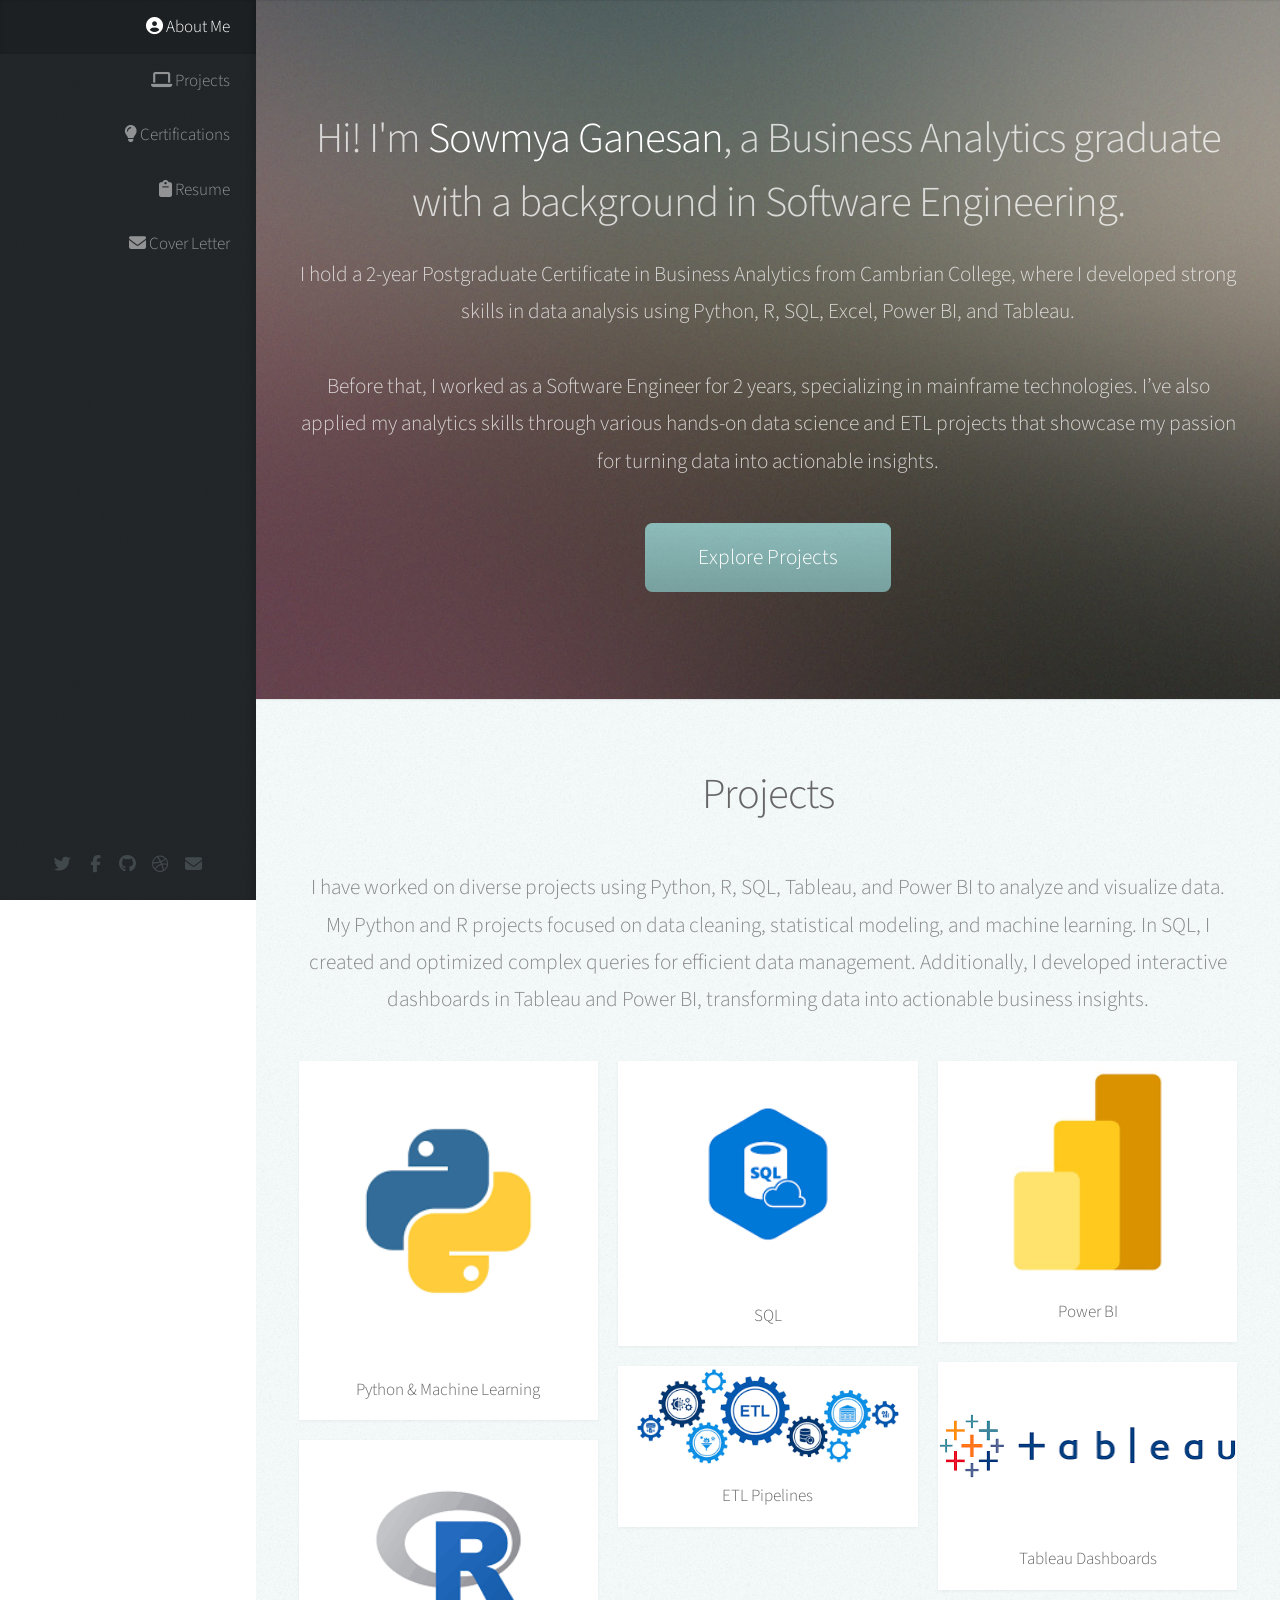
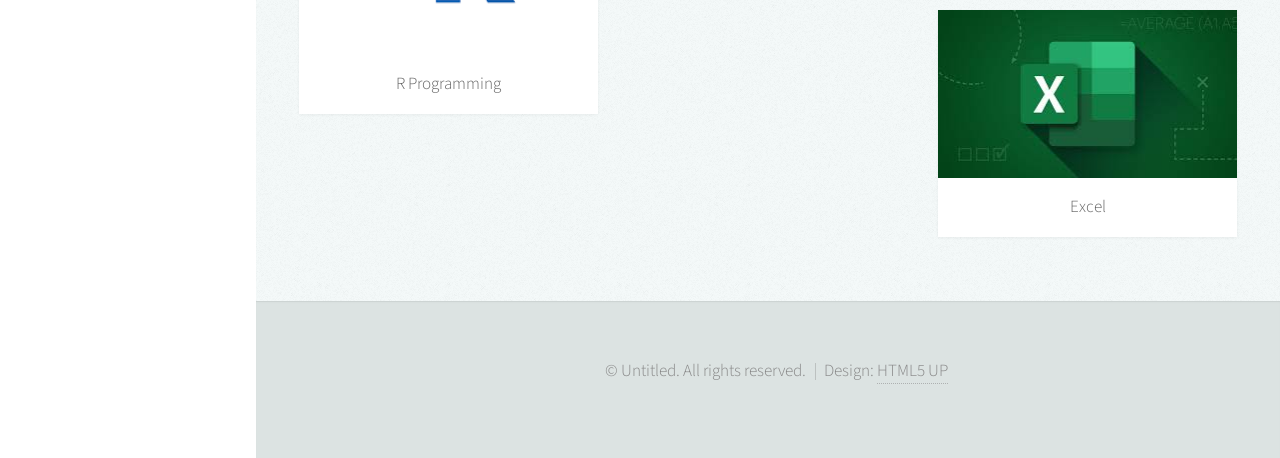
==== index.html @ eda8c823 "Added R programming project pages" ====
<!DOCTYPE HTML>
<!--
	Prologue by HTML5 UP
	html5up.net | @ajlkn
	Free for personal and commercial use under the CCA 3.0 license (html5up.net/license)
-->
<html>
	<head>
		<title>Prologue by HTML5 UP</title>
		<meta charset="utf-8" />
		<meta name="viewport" content="width=device-width, initial-scale=1, user-scalable=no" />
        <link rel="stylesheet" href="assets/css/main.css" />

        <link rel="stylesheet" href="https://cdnjs.cloudflare.com/ajax/libs/font-awesome/6.5.0/css/all.min.css" />
	</head>
	<body class="is-preload">

		<!-- Header -->
			<div id="header">

				<div class="top">

					
					<!-- Nav -->
						<nav id="nav">
							<ul>
                                <li><a href="#top" id="top-link"><i class="fas fa-user-circle"></i> About Me</a></li>
                                <li><a href="#portfolio" id="portfolio-link"><i class="fas fa-laptop"></i> Projects</a></li>
                                <li><a href="" target="_blank" id="about-link"><i class="fas fa-lightbulb"></i> Certifications</a></li>
                                <li><a href="" target="_blank" id="Resume-link"><i class="fas fa-clipboard"></i> Resume</a></li>
                                <li><a href="" target="_blank" id="Cover Letter-link"><i class="fas fa-envelope"></i> Cover Letter</a></li>
  
							</ul>
						</nav>

				</div>

				<div class="bottom">

					<!-- Social Icons -->
						<ul class="icons">
							<li><a href="#" class="icon brands fa-twitter"><span class="label">Twitter</span></a></li>
							<li><a href="#" class="icon brands fa-facebook-f"><span class="label">Facebook</span></a></li>
							<li><a href="#" class="icon brands fa-github"><span class="label">Github</span></a></li>
							<li><a href="#" class="icon brands fa-dribbble"><span class="label">Dribbble</span></a></li>
							<li><a href="#" class="icon solid fa-envelope"><span class="label">Email</span></a></li>
						</ul>

				</div>

			</div>

		<!-- Main -->
			<div id="main">

				<!-- Intro -->
					<section id="top" class="one dark cover">
						<div class="container">

							<header>
								<h2 class="alt">Hi! I'm <strong>Sowmya Ganesan</strong>, a Business Analytics graduate with a background in Software Engineering.</h2>
								<p>I hold a 2-year Postgraduate Certificate in Business Analytics from Cambrian College,  
								  where I developed strong skills in data analysis using Python, R, SQL, Excel, Power BI, and Tableau.<br><br>
								  Before that, I worked as a Software Engineer for 2 years, specializing in mainframe technologies.  
								  I’ve also applied my analytics skills through various hands-on data science and ETL projects that showcase my passion for turning data into actionable insights.
								</p>
							</header>

							<footer>
								<a href="#portfolio" class="button scrolly">Explore Projects</a>
							</footer>

						</div>
					</section>

				<!-- Portfolio -->
					<section id="portfolio" class="two">
						<div class="container">

							<header>
								<h2>Projects</h2>
							</header>

							<p>I have worked on diverse projects using Python, R, SQL, Tableau, and Power BI to analyze and visualize data. My Python and R projects focused on data cleaning, statistical modeling, and machine learning.
								 In SQL, I created and optimized complex queries for efficient data management. 
								Additionally, I developed interactive dashboards in Tableau and Power BI, transforming data into actionable business insights.</p>

							
								<div class="row">
									<div class="col-4 col-12-mobile">
									  <article class="item">
										<a href="python.html" class="image fit"><img src="images/python.png" alt="Python and Machine Learning" /></a>
										<header><h3>Python & Machine Learning</h3></header>
									  </article>
									  <article class="item">
										<a href="projects-r.html" class="image fit"><img src="images/R.png" alt="R Programming Projects" /></a>
										<header><h3>R Programming</h3></header>
									  </article>
									</div>
									<div class="col-4 col-12-mobile">
									  <article class="item">
										<a href="projects-sql.html" class="image fit"><img src="images/sql.png" alt="SQL Projects" /></a>
										<header><h3>SQL</h3></header>
									  </article>
									  <article class="item">
										<a href="projects-etl.html" class="image fit"><img src="images/etl.png" alt="ETL Projects" /></a>
										<header><h3>ETL Pipelines</h3></header>
									  </article>
									</div>
									<div class="col-4 col-12-mobile">
									  <article class="item">
										<a href="projects-powerbi.html" class="image fit"><img src="images/power bi.png" alt="Power BI Projects" /></a>
										<header><h3>Power BI</h3></header>
									  </article>
									  <article class="item">
										<a href="projects-tableau.html" class="image fit"><img src="images/tableu.png" alt="Tableau Projects" /></a>
										<header><h3>Tableau Dashboards</h3></header>
									  </article>
									  <article class="item">
										<a href="projects-excel.html" class="image fit"><img src="images/excel.jpg" alt="Excel Projects" /></a>
										<header><h3>Excel</h3></header>
									  </article>
									</div>
								  </div>

						
						</div>
					</section>

				

				

			</div>

		<!-- Footer -->
			<div id="footer">

				<!-- Copyright -->
					<ul class="copyright">
						<li>&copy; Untitled. All rights reserved.</li><li>Design: <a href="http://html5up.net">HTML5 UP</a></li>
					</ul>

			</div>

		<!-- Scripts -->
			<script src="assets/js/jquery.min.js"></script>
			<script src="assets/js/jquery.scrolly.min.js"></script>
			<script src="assets/js/jquery.scrollex.min.js"></script>
			<script src="assets/js/browser.min.js"></script>
			<script src="assets/js/breakpoints.min.js"></script>
			<script src="assets/js/util.js"></script>
			<script src="assets/js/main.js"></script>

	</body>
</html>
---- assets/css/main.css ----
@import url("fontawesome-all.min.css");
@import url("https://fonts.googleapis.com/css?family=Source+Sans+Pro:300,300italic,400,600");

/*
	Prologue by HTML5 UP
	html5up.net | @ajlkn
	Free for personal and commercial use under the CCA 3.0 license (html5up.net/license)
*/

html, body, div, span, applet, object,
iframe, h1, h2, h3, h4, h5, h6, p, blockquote,
pre, a, abbr, acronym, address, big, cite,
code, del, dfn, em, img, ins, kbd, q, s, samp,
small, strike, strong, sub, sup, tt, var, b,
u, i, center, dl, dt, dd, ol, ul, li, fieldset,
form, label, legend, table, caption, tbody,
tfoot, thead, tr, th, td, article, aside,
canvas, details, embed, figure, figcaption,
footer, header, hgroup, menu, nav, output, ruby,
section, summary, time, mark, audio, video {
	margin: 0;
	padding: 0;
	border: 0;
	font-size: 100%;
	font: inherit;
	vertical-align: baseline;}

article, aside, details, figcaption, figure,
footer, header, hgroup, menu, nav, section {
	display: block;}

body {
	line-height: 1;
}

ol, ul {
	list-style: none;
}

blockquote, q {
	quotes: none;
}

	blockquote:before, blockquote:after, q:before, q:after {
		content: '';
		content: none;
	}

table {
	border-collapse: collapse;
	border-spacing: 0;
}

body {
	-webkit-text-size-adjust: none;
}

mark {
	background-color: transparent;
	color: inherit;
}

input::-moz-focus-inner {
	border: 0;
	padding: 0;
}

input, select, textarea {
	-moz-appearance: none;
	-webkit-appearance: none;
	-ms-appearance: none;
	appearance: none;
}

/* Basic */

	html {
		box-sizing: border-box;
	}

	*, *:before, *:after {
		box-sizing: inherit;
	}

	body {
		background: #fff;
		font-family: 'Source Sans Pro', sans-serif;
		font-size: 19pt;
		font-weight: 300;
		line-height: 1.75em;
		color: #888;
	}

		body.is-preload *, body.is-preload *:before, body.is-preload *:after {
			-moz-animation: none !important;
			-webkit-animation: none !important;
			-ms-animation: none !important;
			animation: none !important;
			-moz-transition: none !important;
			-webkit-transition: none !important;
			-ms-transition: none !important;
			transition: none !important;
		}

	input, textarea, select {
		font-family: 'Source Sans Pro', sans-serif;
		font-size: 19pt;
		font-weight: 300;
		line-height: 1.75em;
		color: #888;
	}

	h1, h2, h3, h4, h5, h6 {
		font-weight: 300;
		color: #666;
		line-height: 1.5em;
	}

	h1 a, h2 a, h3 a, h4 a, h5 a, h6 a {
		color: inherit;
		text-decoration: none;
	}

		h1 a strong, h2 a strong, h3 a strong, h4 a strong, h5 a strong, h6 a strong {
			color: #333;
		}

	h2 {
		font-size: 2em;
		letter-spacing: -1px;
	}

		h2.alt {
			color: #888;
		}

			h2.alt strong {
				color: #666;
			}

	h3 {
		font-size: 1.5em;
	}

	header {
		margin: 0 0 2em 0;
	}

		header > p {
			margin: 1em 0 0 0;
		}

	footer {
		margin: 2em 0 0 0;
	}

	strong, b {
		font-weight: 300;
		color: #666;
	}

	em, i {
		font-style: italic;
	}

	a {
		text-decoration: none;
		color: inherit;
		border-bottom: dotted 1px rgba(128, 128, 128, 0.5);
		-moz-transition: color 0.35s ease-in-out, border-bottom-color 0.35s ease-in-out;
		-webkit-transition: color 0.35s ease-in-out, border-bottom-color 0.35s ease-in-out;
		-ms-transition: color 0.35s ease-in-out, border-bottom-color 0.35s ease-in-out;
		transition: color 0.35s ease-in-out, border-bottom-color 0.35s ease-in-out;
		outline: 0;
	}

		a:hover {
			color: #E27689;
			border-bottom-color: rgba(255, 255, 255, 0);
		}

	sub {
		position: relative;
		top: 0.5em;
		font-size: 0.8em;
	}

	sup {
		position: relative;
		top: -0.5em;
		font-size: 0.8em;
	}

	hr {
		border: 0;
		border-top: solid 1px #ddd;
	}

	blockquote {
		border-left: solid 0.5em #ddd;
		padding: 1em 0 1em 2em;
		font-style: italic;
	}

	p, ul, ol, dl, table {
		margin-bottom: 2em;
	}

	br.clear {
		clear: both;
	}

/* Container */

	.container {
		margin: 0 auto;
		max-width: 100%;
		width: 1400px;
	}

		@media screen and (min-width: 961px) and (max-width: 1880px) {

			.container {
				width: 1200px;
			}

		}

		@media screen and (min-width: 961px) and (max-width: 1620px) {

			.container {
				width: 960px;
			}

		}

		@media screen and (min-width: 961px) and (max-width: 1320px) {

			.container {
				width: 100%;
			}

		}

		@media screen and (max-width: 960px) {

			.container {
				width: 100%;
			}

		}

		@media screen and (max-width: 736px) {

			.container {
				width: 100%;
			}

		}

/* Row */

	.row {
		display: flex;
		flex-wrap: wrap;
		box-sizing: border-box;
		align-items: stretch;
	}

		.row > * {
			box-sizing: border-box;
		}

		.row.gtr-uniform > * > :last-child {
			margin-bottom: 0;
		}

		.row.aln-left {
			justify-content: flex-start;
		}

		.row.aln-center {
			justify-content: center;
		}

		.row.aln-right {
			justify-content: flex-end;
		}

		.row.aln-top {
			align-items: flex-start;
		}

		.row.aln-middle {
			align-items: center;
		}

		.row.aln-bottom {
			align-items: flex-end;
		}

		.row > .imp {
			order: -1;
		}

		.row > .col-1 {
			width: 8.33333%;
		}

		.row > .off-1 {
			margin-left: 8.33333%;
		}

		.row > .col-2 {
			width: 16.66667%;
		}

		.row > .off-2 {
			margin-left: 16.66667%;
		}

		.row > .col-3 {
			width: 25%;
		}

		.row > .off-3 {
			margin-left: 25%;
		}

		.row > .col-4 {
			width: 33.33333%;
		}

		.row > .off-4 {
			margin-left: 33.33333%;
		}

		.row > .col-5 {
			width: 41.66667%;
		}

		.row > .off-5 {
			margin-left: 41.66667%;
		}

		.row > .col-6 {
			width: 50%;
		}

		.row > .off-6 {
			margin-left: 50%;
		}

		.row > .col-7 {
			width: 58.33333%;
		}

		.row > .off-7 {
			margin-left: 58.33333%;
		}

		.row > .col-8 {
			width: 66.66667%;
		}

		.row > .off-8 {
			margin-left: 66.66667%;
		}

		.row > .col-9 {
			width: 75%;
		}

		.row > .off-9 {
			margin-left: 75%;
		}

		.row > .col-10 {
			width: 83.33333%;
		}

		.row > .off-10 {
			margin-left: 83.33333%;
		}

		.row > .col-11 {
			width: 91.66667%;
		}

		.row > .off-11 {
			margin-left: 91.66667%;
		}

		.row > .col-12 {
			width: 100%;
		}

		.row > .off-12 {
			margin-left: 100%;
		}

		.row.gtr-0 {
			margin-top: 0px;
			margin-left: 0px;
		}

			.row.gtr-0 > * {
				padding: 0px 0 0 0px;
			}

			.row.gtr-0.gtr-uniform {
				margin-top: 0px;
			}

				.row.gtr-0.gtr-uniform > * {
					padding-top: 0px;
				}

		.row.gtr-25 {
			margin-top: -10px;
			margin-left: -10px;
		}

			.row.gtr-25 > * {
				padding: 10px 0 0 10px;
			}

			.row.gtr-25.gtr-uniform {
				margin-top: -10px;
			}

				.row.gtr-25.gtr-uniform > * {
					padding-top: 10px;
				}

		.row.gtr-50 {
			margin-top: -20px;
			margin-left: -20px;
		}

			.row.gtr-50 > * {
				padding: 20px 0 0 20px;
			}

			.row.gtr-50.gtr-uniform {
				margin-top: -20px;
			}

				.row.gtr-50.gtr-uniform > * {
					padding-top: 20px;
				}

		.row {
			margin-top: -40px;
			margin-left: -40px;
		}

			.row > * {
				padding: 40px 0 0 40px;
			}

			.row.gtr-uniform {
				margin-top: -40px;
			}

				.row.gtr-uniform > * {
					padding-top: 40px;
				}

		.row.gtr-150 {
			margin-top: -60px;
			margin-left: -60px;
		}

			.row.gtr-150 > * {
				padding: 60px 0 0 60px;
			}

			.row.gtr-150.gtr-uniform {
				margin-top: -60px;
			}

				.row.gtr-150.gtr-uniform > * {
					padding-top: 60px;
				}

		.row.gtr-200 {
			margin-top: -80px;
			margin-left: -80px;
		}

			.row.gtr-200 > * {
				padding: 80px 0 0 80px;
			}

			.row.gtr-200.gtr-uniform {
				margin-top: -80px;
			}

				.row.gtr-200.gtr-uniform > * {
					padding-top: 80px;
				}

		@media screen and (min-width: 961px) and (max-width: 1880px) {

			.row {
				display: flex;
				flex-wrap: wrap;
				box-sizing: border-box;
				align-items: stretch;
			}

				.row > * {
					box-sizing: border-box;
				}

				.row.gtr-uniform > * > :last-child {
					margin-bottom: 0;
				}

				.row.aln-left {
					justify-content: flex-start;
				}

				.row.aln-center {
					justify-content: center;
				}

				.row.aln-right {
					justify-content: flex-end;
				}

				.row.aln-top {
					align-items: flex-start;
				}

				.row.aln-middle {
					align-items: center;
				}

				.row.aln-bottom {
					align-items: flex-end;
				}

				.row > .imp-wide {
					order: -1;
				}

				.row > .col-1-wide {
					width: 8.33333%;
				}

				.row > .off-1-wide {
					margin-left: 8.33333%;
				}

				.row > .col-2-wide {
					width: 16.66667%;
				}

				.row > .off-2-wide {
					margin-left: 16.66667%;
				}

				.row > .col-3-wide {
					width: 25%;
				}

				.row > .off-3-wide {
					margin-left: 25%;
				}

				.row > .col-4-wide {
					width: 33.33333%;
				}

				.row > .off-4-wide {
					margin-left: 33.33333%;
				}

				.row > .col-5-wide {
					width: 41.66667%;
				}

				.row > .off-5-wide {
					margin-left: 41.66667%;
				}

				.row > .col-6-wide {
					width: 50%;
				}

				.row > .off-6-wide {
					margin-left: 50%;
				}

				.row > .col-7-wide {
					width: 58.33333%;
				}

				.row > .off-7-wide {
					margin-left: 58.33333%;
				}

				.row > .col-8-wide {
					width: 66.66667%;
				}

				.row > .off-8-wide {
					margin-left: 66.66667%;
				}

				.row > .col-9-wide {
					width: 75%;
				}

				.row > .off-9-wide {
					margin-left: 75%;
				}

				.row > .col-10-wide {
					width: 83.33333%;
				}

				.row > .off-10-wide {
					margin-left: 83.33333%;
				}

				.row > .col-11-wide {
					width: 91.66667%;
				}

				.row > .off-11-wide {
					margin-left: 91.66667%;
				}

				.row > .col-12-wide {
					width: 100%;
				}

				.row > .off-12-wide {
					margin-left: 100%;
				}

				.row.gtr-0 {
					margin-top: 0px;
					margin-left: 0px;
				}

					.row.gtr-0 > * {
						padding: 0px 0 0 0px;
					}

					.row.gtr-0.gtr-uniform {
						margin-top: 0px;
					}

						.row.gtr-0.gtr-uniform > * {
							padding-top: 0px;
						}

				.row.gtr-25 {
					margin-top: -10px;
					margin-left: -10px;
				}

					.row.gtr-25 > * {
						padding: 10px 0 0 10px;
					}

					.row.gtr-25.gtr-uniform {
						margin-top: -10px;
					}

						.row.gtr-25.gtr-uniform > * {
							padding-top: 10px;
						}

				.row.gtr-50 {
					margin-top: -20px;
					margin-left: -20px;
				}

					.row.gtr-50 > * {
						padding: 20px 0 0 20px;
					}

					.row.gtr-50.gtr-uniform {
						margin-top: -20px;
					}

						.row.gtr-50.gtr-uniform > * {
							padding-top: 20px;
						}

				.row {
					margin-top: -40px;
					margin-left: -40px;
				}

					.row > * {
						padding: 40px 0 0 40px;
					}

					.row.gtr-uniform {
						margin-top: -40px;
					}

						.row.gtr-uniform > * {
							padding-top: 40px;
						}

				.row.gtr-150 {
					margin-top: -60px;
					margin-left: -60px;
				}

					.row.gtr-150 > * {
						padding: 60px 0 0 60px;
					}

					.row.gtr-150.gtr-uniform {
						margin-top: -60px;
					}

						.row.gtr-150.gtr-uniform > * {
							padding-top: 60px;
						}

				.row.gtr-200 {
					margin-top: -80px;
					margin-left: -80px;
				}

					.row.gtr-200 > * {
						padding: 80px 0 0 80px;
					}

					.row.gtr-200.gtr-uniform {
						margin-top: -80px;
					}

						.row.gtr-200.gtr-uniform > * {
							padding-top: 80px;
						}

		}

		@media screen and (min-width: 961px) and (max-width: 1620px) {

			.row {
				display: flex;
				flex-wrap: wrap;
				box-sizing: border-box;
				align-items: stretch;
			}

				.row > * {
					box-sizing: border-box;
				}

				.row.gtr-uniform > * > :last-child {
					margin-bottom: 0;
				}

				.row.aln-left {
					justify-content: flex-start;
				}

				.row.aln-center {
					justify-content: center;
				}

				.row.aln-right {
					justify-content: flex-end;
				}

				.row.aln-top {
					align-items: flex-start;
				}

				.row.aln-middle {
					align-items: center;
				}

				.row.aln-bottom {
					align-items: flex-end;
				}

				.row > .imp-normal {
					order: -1;
				}

				.row > .col-1-normal {
					width: 8.33333%;
				}

				.row > .off-1-normal {
					margin-left: 8.33333%;
				}

				.row > .col-2-normal {
					width: 16.66667%;
				}

				.row > .off-2-normal {
					margin-left: 16.66667%;
				}

				.row > .col-3-normal {
					width: 25%;
				}

				.row > .off-3-normal {
					margin-left: 25%;
				}

				.row > .col-4-normal {
					width: 33.33333%;
				}

				.row > .off-4-normal {
					margin-left: 33.33333%;
				}

				.row > .col-5-normal {
					width: 41.66667%;
				}

				.row > .off-5-normal {
					margin-left: 41.66667%;
				}

				.row > .col-6-normal {
					width: 50%;
				}

				.row > .off-6-normal {
					margin-left: 50%;
				}

				.row > .col-7-normal {
					width: 58.33333%;
				}

				.row > .off-7-normal {
					margin-left: 58.33333%;
				}

				.row > .col-8-normal {
					width: 66.66667%;
				}

				.row > .off-8-normal {
					margin-left: 66.66667%;
				}

				.row > .col-9-normal {
					width: 75%;
				}

				.row > .off-9-normal {
					margin-left: 75%;
				}

				.row > .col-10-normal {
					width: 83.33333%;
				}

				.row > .off-10-normal {
					margin-left: 83.33333%;
				}

				.row > .col-11-normal {
					width: 91.66667%;
				}

				.row > .off-11-normal {
					margin-left: 91.66667%;
				}

				.row > .col-12-normal {
					width: 100%;
				}

				.row > .off-12-normal {
					margin-left: 100%;
				}

				.row.gtr-0 {
					margin-top: 0px;
					margin-left: 0px;
				}

					.row.gtr-0 > * {
						padding: 0px 0 0 0px;
					}

					.row.gtr-0.gtr-uniform {
						margin-top: 0px;
					}

						.row.gtr-0.gtr-uniform > * {
							padding-top: 0px;
						}

				.row.gtr-25 {
					margin-top: -10px;
					margin-left: -10px;
				}

					.row.gtr-25 > * {
						padding: 10px 0 0 10px;
					}

					.row.gtr-25.gtr-uniform {
						margin-top: -10px;
					}

						.row.gtr-25.gtr-uniform > * {
							padding-top: 10px;
						}

				.row.gtr-50 {
					margin-top: -20px;
					margin-left: -20px;
				}

					.row.gtr-50 > * {
						padding: 20px 0 0 20px;
					}

					.row.gtr-50.gtr-uniform {
						margin-top: -20px;
					}

						.row.gtr-50.gtr-uniform > * {
							padding-top: 20px;
						}

				.row {
					margin-top: -40px;
					margin-left: -40px;
				}

					.row > * {
						padding: 40px 0 0 40px;
					}

					.row.gtr-uniform {
						margin-top: -40px;
					}

						.row.gtr-uniform > * {
							padding-top: 40px;
						}

				.row.gtr-150 {
					margin-top: -60px;
					margin-left: -60px;
				}

					.row.gtr-150 > * {
						padding: 60px 0 0 60px;
					}

					.row.gtr-150.gtr-uniform {
						margin-top: -60px;
					}

						.row.gtr-150.gtr-uniform > * {
							padding-top: 60px;
						}

				.row.gtr-200 {
					margin-top: -80px;
					margin-left: -80px;
				}

					.row.gtr-200 > * {
						padding: 80px 0 0 80px;
					}

					.row.gtr-200.gtr-uniform {
						margin-top: -80px;
					}

						.row.gtr-200.gtr-uniform > * {
							padding-top: 80px;
						}

		}

		@media screen and (min-width: 961px) and (max-width: 1320px) {

			.row {
				display: flex;
				flex-wrap: wrap;
				box-sizing: border-box;
				align-items: stretch;
			}

				.row > * {
					box-sizing: border-box;
				}

				.row.gtr-uniform > * > :last-child {
					margin-bottom: 0;
				}

				.row.aln-left {
					justify-content: flex-start;
				}

				.row.aln-center {
					justify-content: center;
				}

				.row.aln-right {
					justify-content: flex-end;
				}

				.row.aln-top {
					align-items: flex-start;
				}

				.row.aln-middle {
					align-items: center;
				}

				.row.aln-bottom {
					align-items: flex-end;
				}

				.row > .imp-narrow {
					order: -1;
				}

				.row > .col-1-narrow {
					width: 8.33333%;
				}

				.row > .off-1-narrow {
					margin-left: 8.33333%;
				}

				.row > .col-2-narrow {
					width: 16.66667%;
				}

				.row > .off-2-narrow {
					margin-left: 16.66667%;
				}

				.row > .col-3-narrow {
					width: 25%;
				}

				.row > .off-3-narrow {
					margin-left: 25%;
				}

				.row > .col-4-narrow {
					width: 33.33333%;
				}

				.row > .off-4-narrow {
					margin-left: 33.33333%;
				}

				.row > .col-5-narrow {
					width: 41.66667%;
				}

				.row > .off-5-narrow {
					margin-left: 41.66667%;
				}

				.row > .col-6-narrow {
					width: 50%;
				}

				.row > .off-6-narrow {
					margin-left: 50%;
				}

				.row > .col-7-narrow {
					width: 58.33333%;
				}

				.row > .off-7-narrow {
					margin-left: 58.33333%;
				}

				.row > .col-8-narrow {
					width: 66.66667%;
				}

				.row > .off-8-narrow {
					margin-left: 66.66667%;
				}

				.row > .col-9-narrow {
					width: 75%;
				}

				.row > .off-9-narrow {
					margin-left: 75%;
				}

				.row > .col-10-narrow {
					width: 83.33333%;
				}

				.row > .off-10-narrow {
					margin-left: 83.33333%;
				}

				.row > .col-11-narrow {
					width: 91.66667%;
				}

				.row > .off-11-narrow {
					margin-left: 91.66667%;
				}

				.row > .col-12-narrow {
					width: 100%;
				}

				.row > .off-12-narrow {
					margin-left: 100%;
				}

				.row.gtr-0 {
					margin-top: 0px;
					margin-left: 0px;
				}

					.row.gtr-0 > * {
						padding: 0px 0 0 0px;
					}

					.row.gtr-0.gtr-uniform {
						margin-top: 0px;
					}

						.row.gtr-0.gtr-uniform > * {
							padding-top: 0px;
						}

				.row.gtr-25 {
					margin-top: -5px;
					margin-left: -5px;
				}

					.row.gtr-25 > * {
						padding: 5px 0 0 5px;
					}

					.row.gtr-25.gtr-uniform {
						margin-top: -5px;
					}

						.row.gtr-25.gtr-uniform > * {
							padding-top: 5px;
						}

				.row.gtr-50 {
					margin-top: -10px;
					margin-left: -10px;
				}

					.row.gtr-50 > * {
						padding: 10px 0 0 10px;
					}

					.row.gtr-50.gtr-uniform {
						margin-top: -10px;
					}

						.row.gtr-50.gtr-uniform > * {
							padding-top: 10px;
						}

				.row {
					margin-top: -20px;
					margin-left: -20px;
				}

					.row > * {
						padding: 20px 0 0 20px;
					}

					.row.gtr-uniform {
						margin-top: -20px;
					}

						.row.gtr-uniform > * {
							padding-top: 20px;
						}

				.row.gtr-150 {
					margin-top: -30px;
					margin-left: -30px;
				}

					.row.gtr-150 > * {
						padding: 30px 0 0 30px;
					}

					.row.gtr-150.gtr-uniform {
						margin-top: -30px;
					}

						.row.gtr-150.gtr-uniform > * {
							padding-top: 30px;
						}

				.row.gtr-200 {
					margin-top: -40px;
					margin-left: -40px;
				}

					.row.gtr-200 > * {
						padding: 40px 0 0 40px;
					}

					.row.gtr-200.gtr-uniform {
						margin-top: -40px;
					}

						.row.gtr-200.gtr-uniform > * {
							padding-top: 40px;
						}

		}

		@media screen and (max-width: 960px) {

			.row {
				display: flex;
				flex-wrap: wrap;
				box-sizing: border-box;
				align-items: stretch;
			}

				.row > * {
					box-sizing: border-box;
				}

				.row.gtr-uniform > * > :last-child {
					margin-bottom: 0;
				}

				.row.aln-left {
					justify-content: flex-start;
				}

				.row.aln-center {
					justify-content: center;
				}

				.row.aln-right {
					justify-content: flex-end;
				}

				.row.aln-top {
					align-items: flex-start;
				}

				.row.aln-middle {
					align-items: center;
				}

				.row.aln-bottom {
					align-items: flex-end;
				}

				.row > .imp-narrower {
					order: -1;
				}

				.row > .col-1-narrower {
					width: 8.33333%;
				}

				.row > .off-1-narrower {
					margin-left: 8.33333%;
				}

				.row > .col-2-narrower {
					width: 16.66667%;
				}

				.row > .off-2-narrower {
					margin-left: 16.66667%;
				}

				.row > .col-3-narrower {
					width: 25%;
				}

				.row > .off-3-narrower {
					margin-left: 25%;
				}

				.row > .col-4-narrower {
					width: 33.33333%;
				}

				.row > .off-4-narrower {
					margin-left: 33.33333%;
				}

				.row > .col-5-narrower {
					width: 41.66667%;
				}

				.row > .off-5-narrower {
					margin-left: 41.66667%;
				}

				.row > .col-6-narrower {
					width: 50%;
				}

				.row > .off-6-narrower {
					margin-left: 50%;
				}

				.row > .col-7-narrower {
					width: 58.33333%;
				}

				.row > .off-7-narrower {
					margin-left: 58.33333%;
				}

				.row > .col-8-narrower {
					width: 66.66667%;
				}

				.row > .off-8-narrower {
					margin-left: 66.66667%;
				}

				.row > .col-9-narrower {
					width: 75%;
				}

				.row > .off-9-narrower {
					margin-left: 75%;
				}

				.row > .col-10-narrower {
					width: 83.33333%;
				}

				.row > .off-10-narrower {
					margin-left: 83.33333%;
				}

				.row > .col-11-narrower {
					width: 91.66667%;
				}

				.row > .off-11-narrower {
					margin-left: 91.66667%;
				}

				.row > .col-12-narrower {
					width: 100%;
				}

				.row > .off-12-narrower {
					margin-left: 100%;
				}

				.row.gtr-0 {
					margin-top: 0px;
					margin-left: 0px;
				}

					.row.gtr-0 > * {
						padding: 0px 0 0 0px;
					}

					.row.gtr-0.gtr-uniform {
						margin-top: 0px;
					}

						.row.gtr-0.gtr-uniform > * {
							padding-top: 0px;
						}

				.row.gtr-25 {
					margin-top: -5px;
					margin-left: -5px;
				}

					.row.gtr-25 > * {
						padding: 5px 0 0 5px;
					}

					.row.gtr-25.gtr-uniform {
						margin-top: -5px;
					}

						.row.gtr-25.gtr-uniform > * {
							padding-top: 5px;
						}

				.row.gtr-50 {
					margin-top: -10px;
					margin-left: -10px;
				}

					.row.gtr-50 > * {
						padding: 10px 0 0 10px;
					}

					.row.gtr-50.gtr-uniform {
						margin-top: -10px;
					}

						.row.gtr-50.gtr-uniform > * {
							padding-top: 10px;
						}

				.row {
					margin-top: -20px;
					margin-left: -20px;
				}

					.row > * {
						padding: 20px 0 0 20px;
					}

					.row.gtr-uniform {
						margin-top: -20px;
					}

						.row.gtr-uniform > * {
							padding-top: 20px;
						}

				.row.gtr-150 {
					margin-top: -30px;
					margin-left: -30px;
				}

					.row.gtr-150 > * {
						padding: 30px 0 0 30px;
					}

					.row.gtr-150.gtr-uniform {
						margin-top: -30px;
					}

						.row.gtr-150.gtr-uniform > * {
							padding-top: 30px;
						}

				.row.gtr-200 {
					margin-top: -40px;
					margin-left: -40px;
				}

					.row.gtr-200 > * {
						padding: 40px 0 0 40px;
					}

					.row.gtr-200.gtr-uniform {
						margin-top: -40px;
					}

						.row.gtr-200.gtr-uniform > * {
							padding-top: 40px;
						}

		}

		@media screen and (max-width: 736px) {

			.row {
				display: flex;
				flex-wrap: wrap;
				box-sizing: border-box;
				align-items: stretch;
			}

				.row > * {
					box-sizing: border-box;
				}

				.row.gtr-uniform > * > :last-child {
					margin-bottom: 0;
				}

				.row.aln-left {
					justify-content: flex-start;
				}

				.row.aln-center {
					justify-content: center;
				}

				.row.aln-right {
					justify-content: flex-end;
				}

				.row.aln-top {
					align-items: flex-start;
				}

				.row.aln-middle {
					align-items: center;
				}

				.row.aln-bottom {
					align-items: flex-end;
				}

				.row > .imp-mobile {
					order: -1;
				}

				.row > .col-1-mobile {
					width: 8.33333%;
				}

				.row > .off-1-mobile {
					margin-left: 8.33333%;
				}

				.row > .col-2-mobile {
					width: 16.66667%;
				}

				.row > .off-2-mobile {
					margin-left: 16.66667%;
				}

				.row > .col-3-mobile {
					width: 25%;
				}

				.row > .off-3-mobile {
					margin-left: 25%;
				}

				.row > .col-4-mobile {
					width: 33.33333%;
				}

				.row > .off-4-mobile {
					margin-left: 33.33333%;
				}

				.row > .col-5-mobile {
					width: 41.66667%;
				}

				.row > .off-5-mobile {
					margin-left: 41.66667%;
				}

				.row > .col-6-mobile {
					width: 50%;
				}

				.row > .off-6-mobile {
					margin-left: 50%;
				}

				.row > .col-7-mobile {
					width: 58.33333%;
				}

				.row > .off-7-mobile {
					margin-left: 58.33333%;
				}

				.row > .col-8-mobile {
					width: 66.66667%;
				}

				.row > .off-8-mobile {
					margin-left: 66.66667%;
				}

				.row > .col-9-mobile {
					width: 75%;
				}

				.row > .off-9-mobile {
					margin-left: 75%;
				}

				.row > .col-10-mobile {
					width: 83.33333%;
				}

				.row > .off-10-mobile {
					margin-left: 83.33333%;
				}

				.row > .col-11-mobile {
					width: 91.66667%;
				}

				.row > .off-11-mobile {
					margin-left: 91.66667%;
				}

				.row > .col-12-mobile {
					width: 100%;
				}

				.row > .off-12-mobile {
					margin-left: 100%;
				}

				.row.gtr-0 {
					margin-top: 0px;
					margin-left: 0px;
				}

					.row.gtr-0 > * {
						padding: 0px 0 0 0px;
					}

					.row.gtr-0.gtr-uniform {
						margin-top: 0px;
					}

						.row.gtr-0.gtr-uniform > * {
							padding-top: 0px;
						}

				.row.gtr-25 {
					margin-top: -5px;
					margin-left: -5px;
				}

					.row.gtr-25 > * {
						padding: 5px 0 0 5px;
					}

					.row.gtr-25.gtr-uniform {
						margin-top: -5px;
					}

						.row.gtr-25.gtr-uniform > * {
							padding-top: 5px;
						}

				.row.gtr-50 {
					margin-top: -10px;
					margin-left: -10px;
				}

					.row.gtr-50 > * {
						padding: 10px 0 0 10px;
					}

					.row.gtr-50.gtr-uniform {
						margin-top: -10px;
					}

						.row.gtr-50.gtr-uniform > * {
							padding-top: 10px;
						}

				.row {
					margin-top: -20px;
					margin-left: -20px;
				}

					.row > * {
						padding: 20px 0 0 20px;
					}

					.row.gtr-uniform {
						margin-top: -20px;
					}

						.row.gtr-uniform > * {
							padding-top: 20px;
						}

				.row.gtr-150 {
					margin-top: -30px;
					margin-left: -30px;
				}

					.row.gtr-150 > * {
						padding: 30px 0 0 30px;
					}

					.row.gtr-150.gtr-uniform {
						margin-top: -30px;
					}

						.row.gtr-150.gtr-uniform > * {
							padding-top: 30px;
						}

				.row.gtr-200 {
					margin-top: -40px;
					margin-left: -40px;
				}

					.row.gtr-200 > * {
						padding: 40px 0 0 40px;
					}

					.row.gtr-200.gtr-uniform {
						margin-top: -40px;
					}

						.row.gtr-200.gtr-uniform > * {
							padding-top: 40px;
						}

		}

/* Sections/Article */

	section, article {
		margin-bottom: 3em;
	}

		section > :last-child,
		section > .container, section:last-child, article > :last-child,
		article > .container, article:last-child {
			margin-bottom: 0;
		}

		.row > section, .row > article {
			margin-bottom: 0;
		}

/* Image */

	.image {
		display: inline-block;
		border: 0;
	}

		.image img {
			display: block;
			width: 100%;
		}

		.image.avatar48 {
			width: 48px;
			height: 48px;
			background: #f00;
		}

			.image.avatar48 img {
				width: 48px;
				height: 48px;
			}

		.image.fit {
			display: block;
			width: 100%;
		}

		.image.featured {
			display: block;
			width: 100%;
			margin: 0 0 2em 0;
		}

		.image.left {
			float: left;
			margin: 0 2em 2em 0;
		}

		.image.centered {
			display: block;
			margin: 0 0 2em 0;
		}

			.image.centered img {
				margin: 0 auto;
				width: auto;
			}

/* List */

	ul {
		list-style: disc;
		padding-left: 1em;
	}

		ul li {
			padding-left: 0.5em;
		}

	ol {
		list-style: decimal;
		padding-left: 1.25em;
	}

		ol li {
			padding-left: 0.25em;
		}

/* Icons */

	ul.icons {
		cursor: default;
		list-style: none;
		padding-left: 0;
	}

		ul.icons li {
			display: inline-block;
			padding-left: 0;
		}

		ul.icons a {
			display: inline-block;
			width: 2em;
			height: 2em;
			line-height: 2em;
			text-align: center;
			border: 0;
		}



/* Table */

	table {
		width: 100%;
		text-align: left;
	}

		table tbody tr:nth-child(2n+2) {
			background: #f4f4f4;
		}

		table td {
			padding: 0.5em 1em 0.5em 1em;
		}

		table th {
			text-align: left;
			padding: 0.5em 1em 0.5em 1em;
			color: #fff;
			background: #222729 url("images/overlay.png");
		}

		table thead {
			background: #444;
			color: #fff;
		}

		table tfoot {
			background: #eee;
		}

/* Button */

	input[type="button"],
	input[type="submit"],
	input[type="reset"],
	button,
	.button {
		position: relative;
		display: inline-block;
		border-radius: 0.35em;
		color: #fff !important;
		text-decoration: none;
		padding: 0.75em 2.5em 0.75em 2.5em;
		background-color: #8ebebc;
		border: 0;
		cursor: pointer;
		background-image: -moz-linear-gradient(top, rgba(0, 0, 0, 0), rgba(0, 0, 0, 0.15)), url("images/overlay.png");
		background-image: -webkit-linear-gradient(top, rgba(0, 0, 0, 0), rgba(0, 0, 0, 0.15)), url("images/overlay.png");
		background-image: -ms-linear-gradient(top, rgba(0, 0, 0, 0), rgba(0, 0, 0, 0.15)), url("images/overlay.png");
		background-image: linear-gradient(top, rgba(0, 0, 0, 0), rgba(0, 0, 0, 0.15)), url("images/overlay.png");
		-moz-transition: background-color 0.35s ease-in-out;
		-webkit-transition: background-color 0.35s ease-in-out;
		-ms-transition: background-color 0.35s ease-in-out;
		transition: background-color 0.35s ease-in-out;
	}

		input[type="button"]:hover,
		input[type="submit"]:hover,
		input[type="reset"]:hover,
		button:hover,
		.button:hover {
			background-color: #9ececc;
		}

		input[type="button"]:active,
		input[type="submit"]:active,
		input[type="reset"]:active,
		button:active,
		.button:active {
			background-color: #7eaeac;
		}

/* Item */

	.item {
		box-shadow: 0 0.05em 0.15em 0 rgba(0, 0, 0, 0.05);
		margin-bottom: 40px;
	}

		.item header {
			background: #fff;
			margin: 0;
			padding: 1em 0 1em 0;
			font-size: 0.8em;
		}

			.item header h3 {
				font-size: 1em;
			}

/* Icons */

	.icon {
		text-decoration: none;
		text-decoration: none;
	}

		.icon:before {
			-moz-osx-font-smoothing: grayscale;
			-webkit-font-smoothing: antialiased;
			display: inline-block;
			font-style: normal;
			font-variant: normal;
			text-rendering: auto;
			line-height: 1;
			text-transform: none !important;
			font-family: 'Font Awesome 5 Free';
			font-weight: 400;
		}

		.icon:before {
			line-height: inherit;
		}

		.icon > .label {
			display: none;
		}

		.icon.solid:before {
			font-weight: 900;
		}

		.icon.brands:before {
			font-family: 'Font Awesome 5 Brands';
		}

/* Header */

	#header {
		display: -moz-flex;
		display: -webkit-flex;
		display: -ms-flex;
		display: flex;
		-moz-flex-direction: column;
		-webkit-flex-direction: column;
		-ms-flex-direction: column;
		flex-direction: column;
		-moz-justify-content: space-between;
		-webkit-justify-content: space-between;
		-ms-justify-content: space-between;
		justify-content: space-between;
		background: #222629 url("images/overlay.png");
		box-shadow: inset -0.25em 0 0.25em 0 rgba(0, 0, 0, 0.1);
		color: #fff;
		height: 100%;
		left: 0;
		overflow-y: auto;
		position: fixed;
		text-align: right;
		top: 0;
		width: 375px;
	}

		#header .top {
			-moz-flex-grow: 1;
			-webkit-flex-grow: 1;
			-ms-flex-grow: 1;
			flex-grow: 1;
		}

		#header .bottom {
			-moz-flex-shrink: 0;
			-webkit-flex-shrink: 0;
			-ms-flex-shrink: 0;
			flex-shrink: 0;
			padding: 1.5em 0 0.75em 0;
		}

			#header .bottom > :last-child {
				margin-bottom: 0;
			}

		#header .icons {
			font-size: 0.8em;
			text-align: center;
		}

			#header .icons a {
				color: #41484c;
				-moz-transition: color 0.35s ease-in-out;
				-webkit-transition: color 0.35s ease-in-out;
				-ms-transition: color 0.35s ease-in-out;
				transition: color 0.35s ease-in-out;
			}

				#header .icons a:hover {
					color: #fff;
				}

	

	#nav ul {
		list-style: none;
		padding-left: 0;
		margin-bottom: 0;
	}

		#nav ul li {
			padding-left: 0;
		}

			#nav ul li a {
				display: block;
				padding: 0.5em 1.5em 0.5em 1.5em;
				color: rgba(255, 255, 255, 0.5);
				text-decoration: none;
				outline: 0;
				border: 0;
				-moz-transition: none;
				-webkit-transition: none;
				-ms-transition: none;
				transition: none;
			}

				#nav ul li a span {
					position: relative;
					display: block;
					font-size: 0.8em;
				}

					#nav ul li a span:before {
						position: absolute;
						left: 0;
						color: #41484c;
						text-align: center;
						width: 1.25em;
						line-height: 1.75em;
					}

				#nav ul li a.active {
					background: rgba(0, 0, 0, 0.15);
					box-shadow: inset 0 0 0.25em 0 rgba(0, 0, 0, 0.125);
					color: #fff;
				}

					#nav ul li a.active span:before {
						color: #e27689;
					}

/* Footer */

	#footer {
		margin-left: 375px;
		text-align: center;
		background-color: #dce3e2;
		padding: 3em 0 4em 0;
		box-shadow: inset 0 1px 0 0 rgba(0, 0, 0, 0.05), inset 0 0.1em 0.1em 0 rgba(0, 0, 0, 0.025);
		font-size: 0.8em;
	}

		#footer .copyright {
			cursor: default;
			margin: 0;
		}

			#footer .copyright li {
				display: inline-block;
				line-height: 1em;
				border-left: solid 1px rgba(128, 128, 128, 0.35);
				padding: 0 0 0 0.5em;
				margin: 0 0 0 0.5em;
			}

				#footer .copyright li:first-child {
					border-left: 0;
					padding-left: 0;
					margin-left: 0;
				}

/* Main */

	#main {
		margin-left: 375px;
	}

		#main > section {
			margin: 0;
			overflow: hidden;
			padding: 4em 0;
			box-shadow: inset 0 1px 0 0 rgba(0, 0, 0, 0.05), inset 0 0.1em 0.1em 0 rgba(0, 0, 0, 0.025);
			text-align: center;
			background-image: url("images/overlay.png");
		}

			#main > section.dark {
				color: #ddd;
				color: rgba(255, 255, 255, 0.75);
			}

				#main > section.dark h2, #main > section.dark h3, #main > section.dark h4, #main > section.dark h5, #main > section.dark h6 {
					color: inherit;
				}

				#main > section.dark strong {
					color: #fff;
					border-color: inherit;
				}

				#main > section.dark a {
					color: #fff;
					border-color: inherit;
				}

					#main > section.dark a:hover {
						border-bottom-color: rgba(255, 255, 255, 0);
					}

			#main > section.cover {
				padding: 10em 0;
				background-size: cover;
				background-position: center center;
			}

			#main > section.one {
				background-color: #81918E;
				background-image: url("../../images/banner.jpg");
			}

			#main > section.two {
				background-color: #f5fafa;
			}

			#main > section.three {
				background-color: #ecf1f1;
			}

			#main > section.four {
				background-color: #e8edec;
			}

/* Wide */

	@media screen and (min-width: 961px) and (max-width: 1880px) {

		/* Basic */

			body, input, textarea, select {
				font-size: 17pt;
			}

		/* Header */

			#header {
				width: 300px;
			}

		/* Footer */

			#footer {
				margin-left: 300px;
			}

		/* Main */

			#main {
				margin-left: 300px;
			}

	}

/* Normal */

	@media screen and (min-width: 961px) and (max-width: 1620px) {

		/* Main */

			#main > section {
				padding: 3em 0;
			}

			#main section.cover {
				padding: 5em 0;
			}

	}

/* Narrow */

	@media screen and (min-width: 961px) and (max-width: 1320px) {

		/* Basic */

			body, input, textarea, select {
				font-size: 16pt;
			}

			.container {
				padding: 0 2em 0 2em;
			}

		/* Icons */

			ul.icons li a {
				width: 1.75em;
			}

		/* Item */

			.item {
				margin-bottom: 20px;
			}

		/* Header */

			#header {
				width: 20%;
			}

			#logo .image {
				position: relative;
				margin: 0 0 0.5em 0;
			}

			#nav ul li a {
				font-size: 0.8em;
				padding-top: 0.5em;
				padding-bottom: 0.5em;
			}

				#nav ul li a span {
					padding-right: 2.25em;
				}

					#nav ul li a span:before {
						left: 100%;
						margin-left: -1.25em;
						line-height: 2.25em;
					}

		/* Footer */

			#footer {
				margin-left: 20%;
			}

		/* Main */

			#main {
				margin-left: 20%;
			}

	}

/* Narrower */

	#headerToggle {
		display: none;
	}

	@media screen and (max-width: 960px) {

		/* Basic */

			html, body {
				overflow-x: hidden;
			}

			body, input, textarea, select {
				font-size: 16pt;
			}

			header br {
				display: none;
			}

			.container {
				padding: 0 2em 0 2em;
			}

		/* Item */

			.item {
				margin-bottom: 15px;
			}

		/* Icons */

			ul.icons a {
				width: 1.75em;
				font-size: 1.25em;
			}

		/* Header */

			#header {
				-moz-backface-visibility: hidden;
				-webkit-backface-visibility: hidden;
				-ms-backface-visibility: hidden;
				backface-visibility: hidden;
				-moz-transform: translateX(-275px);
				-webkit-transform: translateX(-275px);
				-ms-transform: translateX(-275px);
				transform: translateX(-275px);
				-moz-transition: -moz-transform 0.5s ease;
				-webkit-transition: -webkit-transform 0.5s ease;
				-ms-transition: -ms-transform 0.5s ease;
				transition: transform 0.5s ease;
				-webkit-overflow-scrolling: touch;
				display: block;
				height: 100%;
				left: 0;
				overflow-y: auto;
				position: fixed;
				top: 0;
				width: 275px;
				z-index: 10002;
				width: 275px;
				background: #222729 url("images/overlay.png");
				box-shadow: inset -0.25em 0 0.25em 0 rgba(0, 0, 0, 0.125);
			}

				#header .top {
					position: relative;
				}

				#header .bottom {
					border-top: solid 1px rgba(255, 255, 255, 0.05);
					box-shadow: 0 -1px 0 0 rgba(0, 0, 0, 0.15);
					padding-top: 2em;
					margin-top: 2em;
					position: relative;
				}

			#logo {
				margin: 1.5em 1.25em 1.25em 1.25em;
			}

			#nav ul li a {
				padding: 0.5em 1.25em 0.5em 1.25em;
			}

			#headerToggle {
				-moz-backface-visibility: hidden;
				-webkit-backface-visibility: hidden;
				-ms-backface-visibility: hidden;
				backface-visibility: hidden;
				-moz-transition: -moz-transform 0.5s ease;
				-webkit-transition: -webkit-transform 0.5s ease;
				-ms-transition: -ms-transform 0.5s ease;
				transition: transform 0.5s ease;
				display: block;
				height: 2.25em;
				left: 0;
				position: fixed;
				top: 0;
				width: 3.25em;
				z-index: 10001;
			}

				#headerToggle .toggle {
					text-decoration: none;
					position: absolute;
					left: 0;
					top: 0;
					width: 100%;
					height: 100%;
					outline: 0;
					border: 0;
				}

					#headerToggle .toggle:before {
						-moz-osx-font-smoothing: grayscale;
						-webkit-font-smoothing: antialiased;
						display: inline-block;
						font-style: normal;
						font-variant: normal;
						text-rendering: auto;
						line-height: 1;
						text-transform: none !important;
						font-family: 'Font Awesome 5 Free';
						font-weight: 900;
					}

					#headerToggle .toggle:before {
						text-decoration: none;
						content: '\f0c9';
						color: #fff;
						font-size: 18px;
						background: rgba(128, 136, 144, 0.5);
						border-radius: 0.35em;
						text-align: center;
						position: absolute;
						left: 0.5em;
						top: 0.5em;
						display: block;
						width: 3.25em;
						height: 2.25em;
						line-height: 2.25em;
					}

			body.header-visible #main {
				-moz-transform: translateX(275px);
				-webkit-transform: translateX(275px);
				-ms-transform: translateX(275px);
				transform: translateX(275px);
			}

			body.header-visible #headerToggle {
				-moz-transform: translateX(275px);
				-webkit-transform: translateX(275px);
				-ms-transform: translateX(275px);
				transform: translateX(275px);
			}

			body.header-visible #header {
				-moz-transform: translateX(0);
				-webkit-transform: translateX(0);
				-ms-transform: translateX(0);
				transform: translateX(0);
			}

		/* Footer */

			#footer {
				margin-left: 0;
			}

		/* Main */

			#main {
				-moz-backface-visibility: hidden;
				-webkit-backface-visibility: hidden;
				-ms-backface-visibility: hidden;
				backface-visibility: hidden;
				-moz-transition: -moz-transform 0.5s ease;
				-webkit-transition: -webkit-transform 0.5s ease;
				-ms-transition: -ms-transform 0.5s ease;
				transition: transform 0.5s ease;
				padding-bottom: 1px;
				margin-left: 0;
			}

				#main > section {
					padding: 3em 0;
				}

				#main section.cover {
					padding: 4em 0;
				}

	}

/* Mobile */

	@media screen and (max-width: 736px) {

		/* Basic */

			body, input, textarea, select {
				font-size: 14pt;
			}

			h2 {
				font-size: 1.5em;
				letter-spacing: 0;
				font-weight: 300;
			}

			.container {
				padding: 0 15px 0 15px;
			}

		/* List */

			ul.icons a {
				width: 2em;
				font-size: 1.25em;
			}

		/* Main */

			#main > section {
				padding: 2em 0;
			}

			#main section.cover {
				padding: 4em 0em;
			}

				#main section.cover header {
					padding: 0 1em;
				}

		/* Footer */

			#footer .copyright li {
				display: block;
				line-height: 1.25em;
				border: 0;
				padding: 0;
				margin: 1em 0 0 0;
			}

				#footer .copyright li:first-child {
					margin-top: 0;
				}

	}
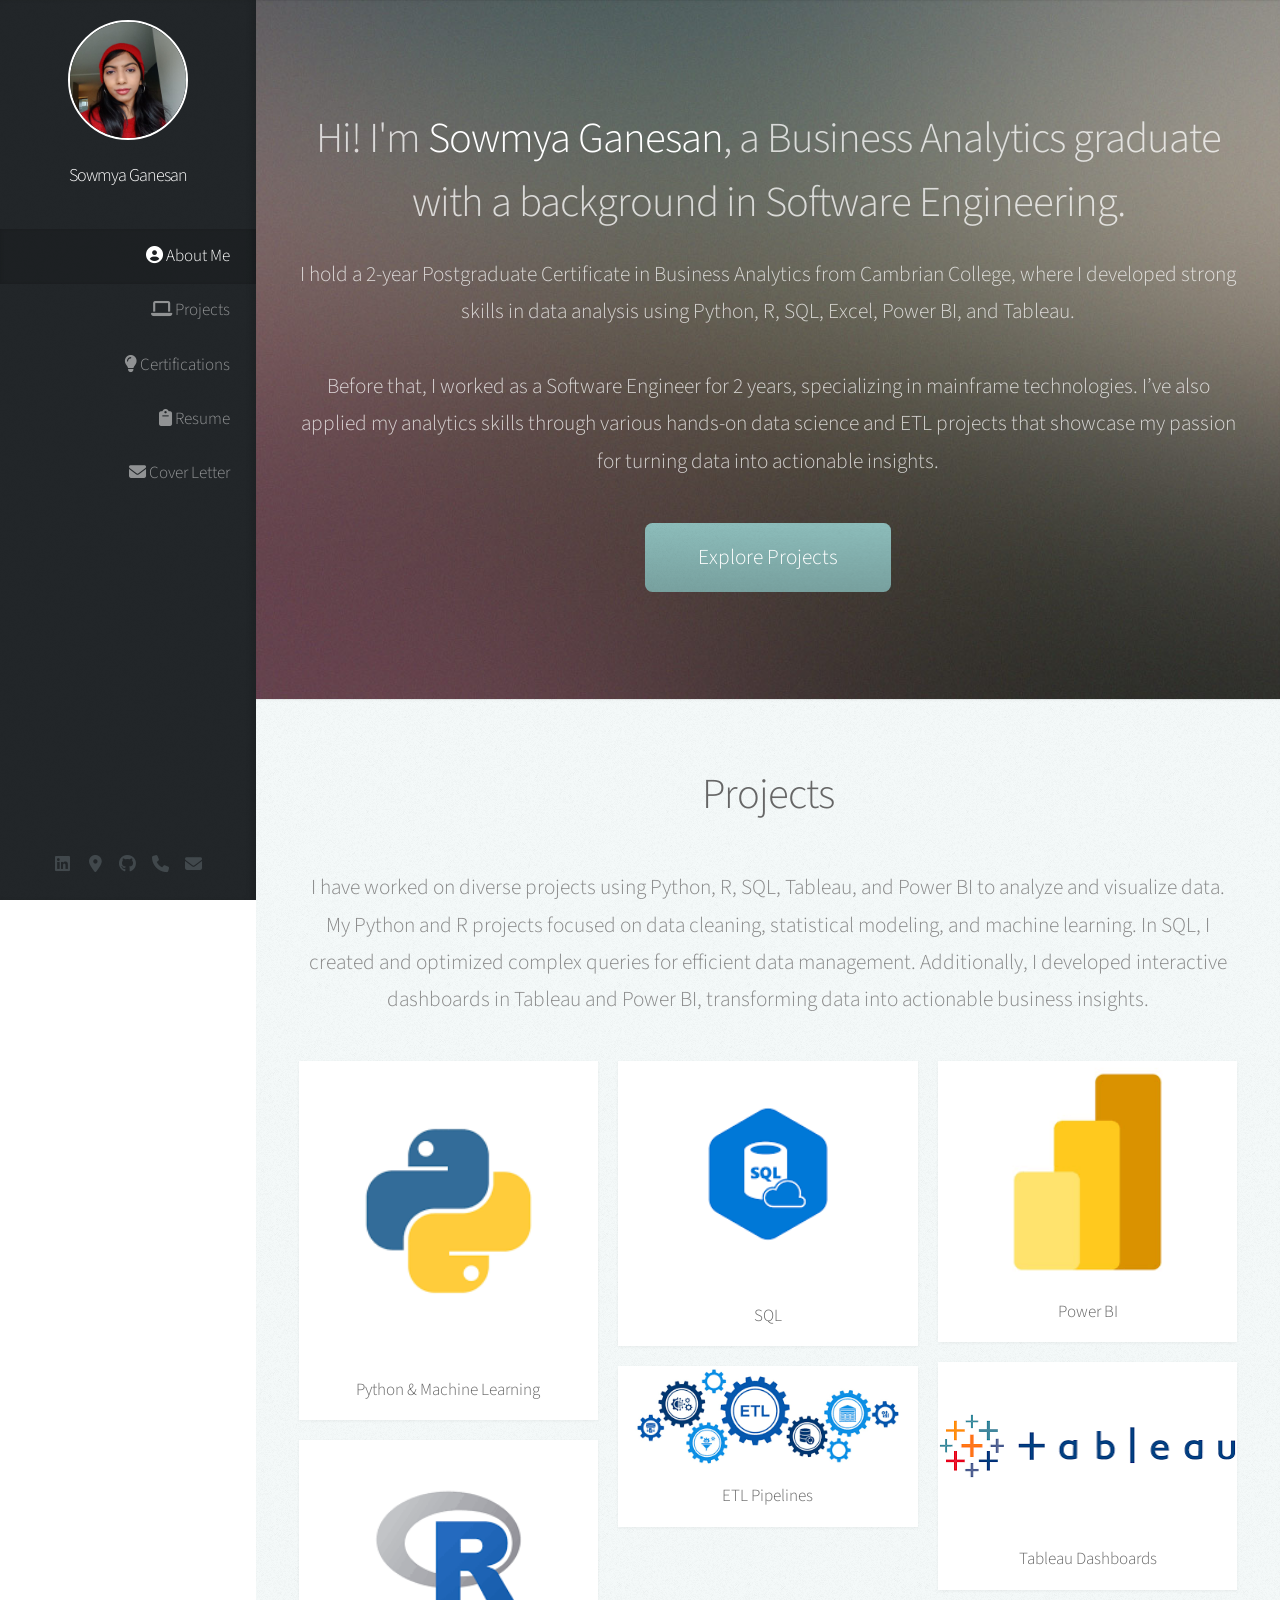
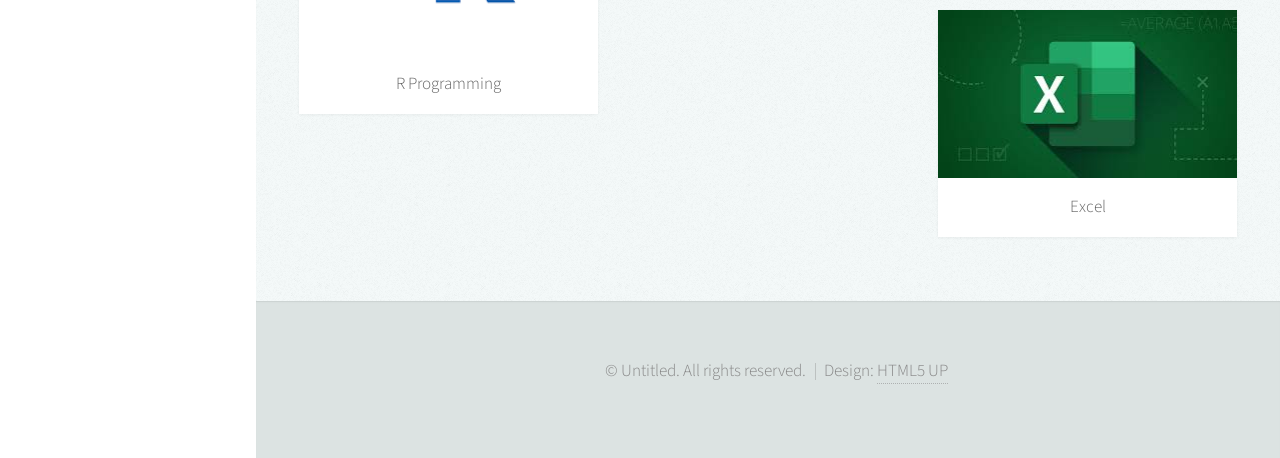
==== commit 9e2e4d4f: "Update HTML content" ====
--- a/index.html
+++ b/index.html
@@ -1,156 +1,136 @@
 <!DOCTYPE HTML>
-<!--
-	Prologue by HTML5 UP
-	html5up.net | @ajlkn
-	Free for personal and commercial use under the CCA 3.0 license (html5up.net/license)
--->
 <html>
-	<head>
-		<title>Prologue by HTML5 UP</title>
-		<meta charset="utf-8" />
-		<meta name="viewport" content="width=device-width, initial-scale=1, user-scalable=no" />
-        <link rel="stylesheet" href="assets/css/main.css" />
+<head>
+    <title>Prologue by HTML5 UP</title>
+    <meta charset="utf-8" />
+    <meta name="viewport" content="width=device-width, initial-scale=1, user-scalable=no" />
+    <link rel="stylesheet" href="assets/css/main.css" />
+    <link rel="stylesheet" href="https://cdnjs.cloudflare.com/ajax/libs/font-awesome/6.5.0/css/all.min.css" />
+</head>
+<body class="is-preload">
 
-        <link rel="stylesheet" href="https://cdnjs.cloudflare.com/ajax/libs/font-awesome/6.5.0/css/all.min.css" />
-	</head>
-	<body class="is-preload">
+    <!-- Header -->
+    <div id="header">
+<!-- Profile Section at the Top -->
+<div id="profile-container" style="text-align: center; padding-top: 20px;">
+    <img src="images/profile.jpg" alt="Sowmya Ganesan" style="width: 120px; height: 120px; border-radius: 50%; border: 2px solid white; object-fit: cover;">
+    <h2 style="color: white; margin-top: 10px; font-size: 18px;">Sowmya Ganesan</h2>
+</div>
 
-		<!-- Header -->
-			<div id="header">
 
-				<div class="top">
+        <!-- Nav bar moved a bit lower -->
+        <div class="top" style="margin-top: 40px;">
+            <nav id="nav">
+                <ul>
+                    <li><a href="#top" id="top-link"><i class="fas fa-user-circle"></i> About Me</a></li>
+                    <li><a href="#portfolio" id="portfolio-link"><i class="fas fa-laptop"></i> Projects</a></li>
+                    <li><a href="" target="_blank" id="about-link"><i class="fas fa-lightbulb"></i> Certifications</a></li>
+                    <li><a href="" target="_blank" id="Resume-link"><i class="fas fa-clipboard"></i> Resume</a></li>
+                    <li><a href="" target="_blank" id="Cover Letter-link"><i class="fas fa-envelope"></i> Cover Letter</a></li>
+                </ul>
+            </nav>
+        </div>
 
-					
-					<!-- Nav -->
-						<nav id="nav">
-							<ul>
-                                <li><a href="#top" id="top-link"><i class="fas fa-user-circle"></i> About Me</a></li>
-                                <li><a href="#portfolio" id="portfolio-link"><i class="fas fa-laptop"></i> Projects</a></li>
-                                <li><a href="" target="_blank" id="about-link"><i class="fas fa-lightbulb"></i> Certifications</a></li>
-                                <li><a href="" target="_blank" id="Resume-link"><i class="fas fa-clipboard"></i> Resume</a></li>
-                                <li><a href="" target="_blank" id="Cover Letter-link"><i class="fas fa-envelope"></i> Cover Letter</a></li>
-  
-							</ul>
-						</nav>
+        <div class="bottom">
+            <!-- Social Icons -->
+            <ul class="icons">
+                <li><a href="#" class="icon brands fa-linkedin"><span class="label">Twitter</span></a></li>
+                <li><a title="Canada" class="icon solid fa-map-marker-alt"><span class="label"></span></a></li>
+                <li><a href="#" class="icon brands fa-github"><span class="label">Github</span></a></li>
+				<li><a href="tel:+1(249)-979-4032"><i class="icon solid fa-phone"></i><span class="label"></span></a></li>
+                <li><a href="mailto:sowmyaganesan22@gmail.com"><i class="icon solid fa-envelope"></i><span class="label"></span></a></li>
 
-				</div>
+            </ul>
+        </div>
+    </div>
 
-				<div class="bottom">
+    <!-- Main -->
+    <div id="main">
 
-					<!-- Social Icons -->
-						<ul class="icons">
-							<li><a href="#" class="icon brands fa-twitter"><span class="label">Twitter</span></a></li>
-							<li><a href="#" class="icon brands fa-facebook-f"><span class="label">Facebook</span></a></li>
-							<li><a href="#" class="icon brands fa-github"><span class="label">Github</span></a></li>
-							<li><a href="#" class="icon brands fa-dribbble"><span class="label">Dribbble</span></a></li>
-							<li><a href="#" class="icon solid fa-envelope"><span class="label">Email</span></a></li>
-						</ul>
+        <!-- Intro -->
+        <section id="top" class="one dark cover">
+            <div class="container">
+                <header>
+                    <h2 class="alt">Hi! I'm <strong>Sowmya Ganesan</strong>, a Business Analytics graduate with a background in Software Engineering.</h2>
+                    <p>I hold a 2-year Postgraduate Certificate in Business Analytics from Cambrian College,  
+                      where I developed strong skills in data analysis using Python, R, SQL, Excel, Power BI, and Tableau.<br><br>
+                      Before that, I worked as a Software Engineer for 2 years, specializing in mainframe technologies.  
+                      I’ve also applied my analytics skills through various hands-on data science and ETL projects that showcase my passion for turning data into actionable insights.
+                    </p>
+                </header>
 
-				</div>
+                <footer>
+                    <a href="#portfolio" class="button scrolly">Explore Projects</a>
+                </footer>
+            </div>
+        </section>
 
-			</div>
+        <!-- Portfolio -->
+        <section id="portfolio" class="two">
+            <div class="container">
+                <header>
+                    <h2>Projects</h2>
+                </header>
 
-		<!-- Main -->
-			<div id="main">
+                <p>I have worked on diverse projects using Python, R, SQL, Tableau, and Power BI to analyze and visualize data. My Python and R projects focused on data cleaning, statistical modeling, and machine learning.
+                     In SQL, I created and optimized complex queries for efficient data management. 
+                    Additionally, I developed interactive dashboards in Tableau and Power BI, transforming data into actionable business insights.</p>
 
-				<!-- Intro -->
-					<section id="top" class="one dark cover">
-						<div class="container">
+                <div class="row">
+                    <div class="col-4 col-12-mobile">
+                      <article class="item">
+                        <a href="python.html" class="image fit"><img src="images/python.png" alt="Python and Machine Learning" /></a>
+                        <header><h3>Python & Machine Learning</h3></header>
+                      </article>
+                      <article class="item">
+                        <a href="R1.html" class="image fit"><img src="images/R.png" alt="R Programming Projects" /></a>
+                        <header><h3>R Programming</h3></header>
+                      </article>
+                    </div>
+                    <div class="col-4 col-12-mobile">
+                      <article class="item">
+                        <a href="projects-sql.html" class="image fit"><img src="images/sql.png" alt="SQL Projects" /></a>
+                        <header><h3>SQL</h3></header>
+                      </article>
+                      <article class="item">
+                        <a href="projects-etl.html" class="image fit"><img src="images/etl.png" alt="ETL Projects" /></a>
+                        <header><h3>ETL Pipelines</h3></header>
+                      </article>
+                    </div>
+                    <div class="col-4 col-12-mobile">
+                      <article class="item">
+                        <a href="projects-powerbi.html" class="image fit"><img src="images/power bi.png" alt="Power BI Projects" /></a>
+                        <header><h3>Power BI</h3></header>
+                      </article>
+                      <article class="item">
+                        <a href="tableau.html" class="image fit"><img src="images/tableu.png" alt="Tableau Projects" /></a>
+                        <header><h3>Tableau Dashboards</h3></header>
+                      </article>
+                      <article class="item">
+                        <a href="projects-excel.html" class="image fit"><img src="images/excel.jpg" alt="Excel Projects" /></a>
+                        <header><h3>Excel</h3></header>
+                      </article>
+                    </div>
+                </div>
+            </div>
+        </section>
+    </div>
 
-							<header>
-								<h2 class="alt">Hi! I'm <strong>Sowmya Ganesan</strong>, a Business Analytics graduate with a background in Software Engineering.</h2>
-								<p>I hold a 2-year Postgraduate Certificate in Business Analytics from Cambrian College,  
-								  where I developed strong skills in data analysis using Python, R, SQL, Excel, Power BI, and Tableau.<br><br>
-								  Before that, I worked as a Software Engineer for 2 years, specializing in mainframe technologies.  
-								  I’ve also applied my analytics skills through various hands-on data science and ETL projects that showcase my passion for turning data into actionable insights.
-								</p>
-							</header>
+    <!-- Footer -->
+    <div id="footer">
+        <ul class="copyright">
+            <li>&copy; Untitled. All rights reserved.</li><li>Design: <a href="http://html5up.net">HTML5 UP</a></li>
+        </ul>
+    </div>
 
-							<footer>
-								<a href="#portfolio" class="button scrolly">Explore Projects</a>
-							</footer>
+    <!-- Scripts -->
+    <script src="assets/js/jquery.min.js"></script>
+    <script src="assets/js/jquery.scrolly.min.js"></script>
+    <script src="assets/js/jquery.scrollex.min.js"></script>
+    <script src="assets/js/browser.min.js"></script>
+    <script src="assets/js/breakpoints.min.js"></script>
+    <script src="assets/js/util.js"></script>
+    <script src="assets/js/main.js"></script>
 
-						</div>
-					</section>
-
-				<!-- Portfolio -->
-					<section id="portfolio" class="two">
-						<div class="container">
-
-							<header>
-								<h2>Projects</h2>
-							</header>
-
-							<p>I have worked on diverse projects using Python, R, SQL, Tableau, and Power BI to analyze and visualize data. My Python and R projects focused on data cleaning, statistical modeling, and machine learning.
-								 In SQL, I created and optimized complex queries for efficient data management. 
-								Additionally, I developed interactive dashboards in Tableau and Power BI, transforming data into actionable business insights.</p>
-
-							
-								<div class="row">
-									<div class="col-4 col-12-mobile">
-									  <article class="item">
-										<a href="python.html" class="image fit"><img src="images/python.png" alt="Python and Machine Learning" /></a>
-										<header><h3>Python & Machine Learning</h3></header>
-									  </article>
-									  <article class="item">
-										<a href="projects-r.html" class="image fit"><img src="images/R.png" alt="R Programming Projects" /></a>
-										<header><h3>R Programming</h3></header>
-									  </article>
-									</div>
-									<div class="col-4 col-12-mobile">
-									  <article class="item">
-										<a href="projects-sql.html" class="image fit"><img src="images/sql.png" alt="SQL Projects" /></a>
-										<header><h3>SQL</h3></header>
-									  </article>
-									  <article class="item">
-										<a href="projects-etl.html" class="image fit"><img src="images/etl.png" alt="ETL Projects" /></a>
-										<header><h3>ETL Pipelines</h3></header>
-									  </article>
-									</div>
-									<div class="col-4 col-12-mobile">
-									  <article class="item">
-										<a href="projects-powerbi.html" class="image fit"><img src="images/power bi.png" alt="Power BI Projects" /></a>
-										<header><h3>Power BI</h3></header>
-									  </article>
-									  <article class="item">
-										<a href="projects-tableau.html" class="image fit"><img src="images/tableu.png" alt="Tableau Projects" /></a>
-										<header><h3>Tableau Dashboards</h3></header>
-									  </article>
-									  <article class="item">
-										<a href="projects-excel.html" class="image fit"><img src="images/excel.jpg" alt="Excel Projects" /></a>
-										<header><h3>Excel</h3></header>
-									  </article>
-									</div>
-								  </div>
-
-						
-						</div>
-					</section>
-
-				
-
-				
-
-			</div>
-
-		<!-- Footer -->
-			<div id="footer">
-
-				<!-- Copyright -->
-					<ul class="copyright">
-						<li>&copy; Untitled. All rights reserved.</li><li>Design: <a href="http://html5up.net">HTML5 UP</a></li>
-					</ul>
-
-			</div>
-
-		<!-- Scripts -->
-			<script src="assets/js/jquery.min.js"></script>
-			<script src="assets/js/jquery.scrolly.min.js"></script>
-			<script src="assets/js/jquery.scrollex.min.js"></script>
-			<script src="assets/js/browser.min.js"></script>
-			<script src="assets/js/breakpoints.min.js"></script>
-			<script src="assets/js/util.js"></script>
-			<script src="assets/js/main.js"></script>
-
-	</body>
-</html>+</body>
+</html>
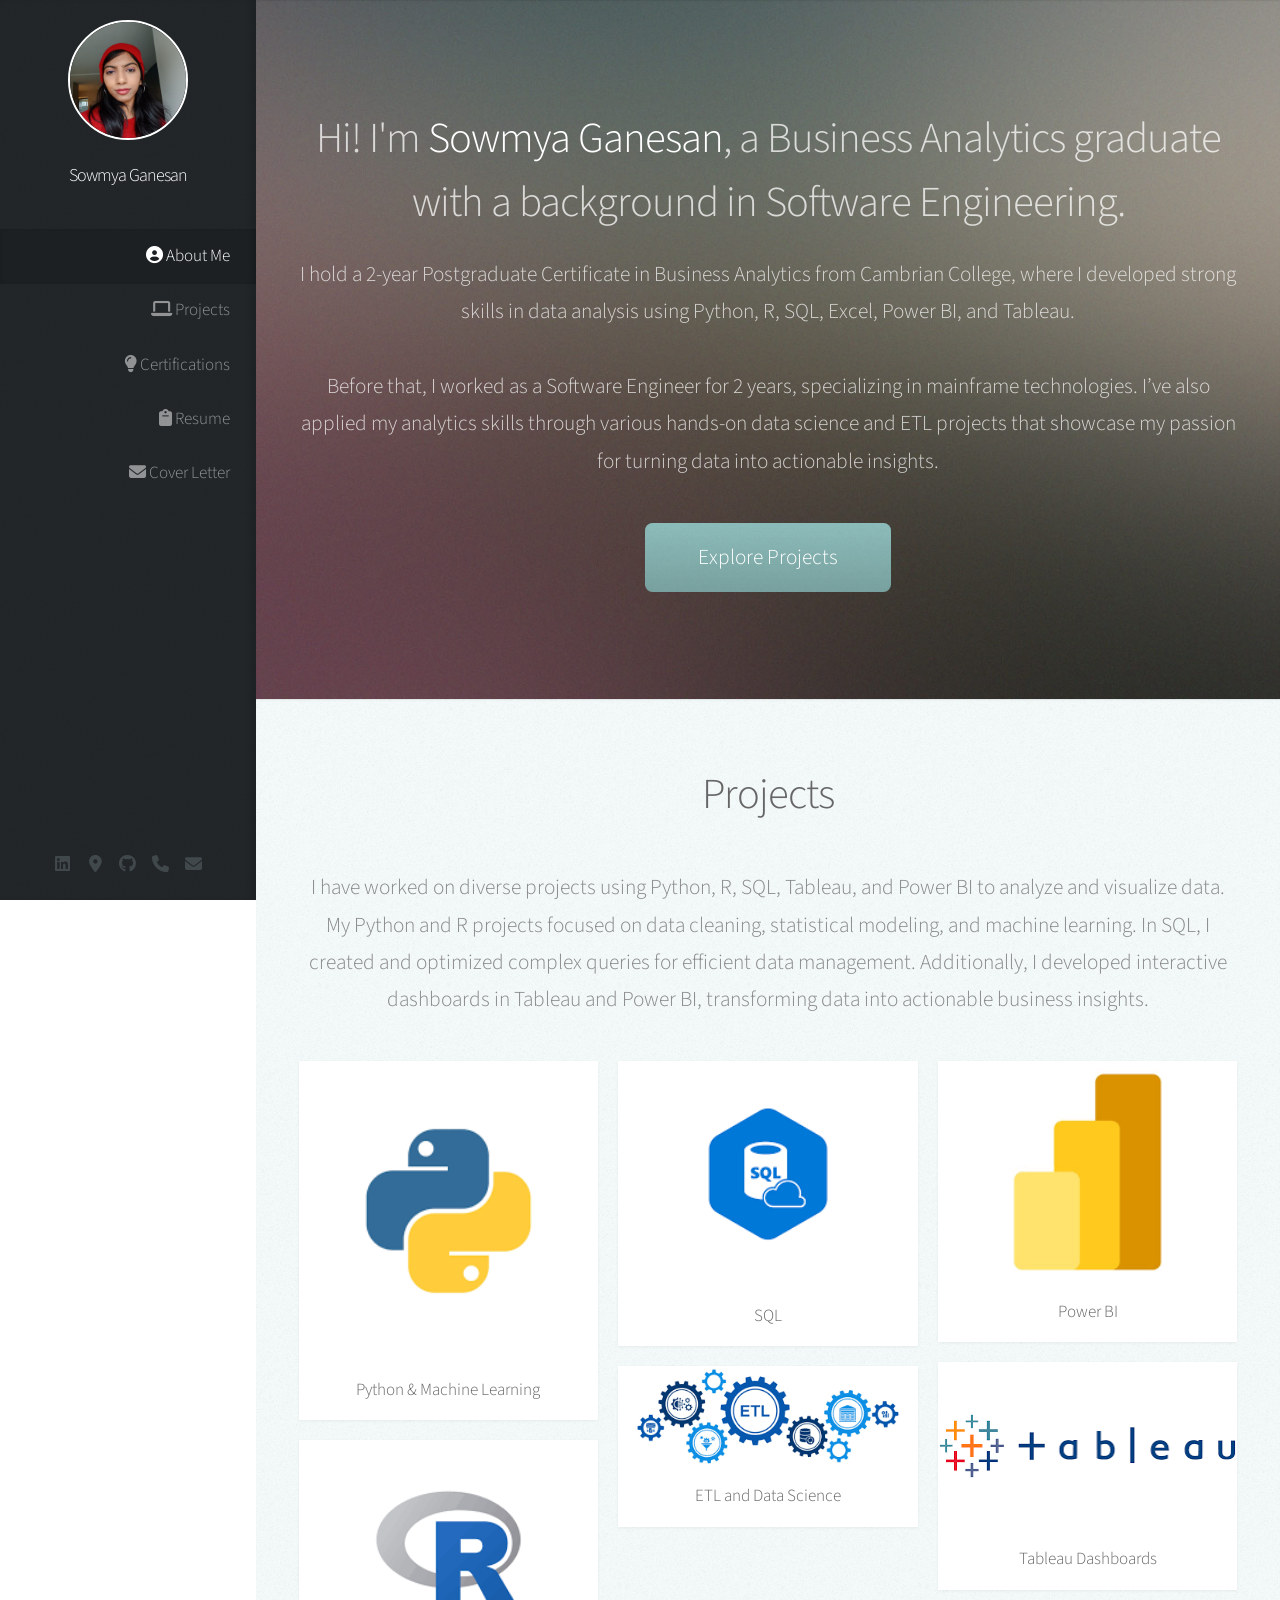
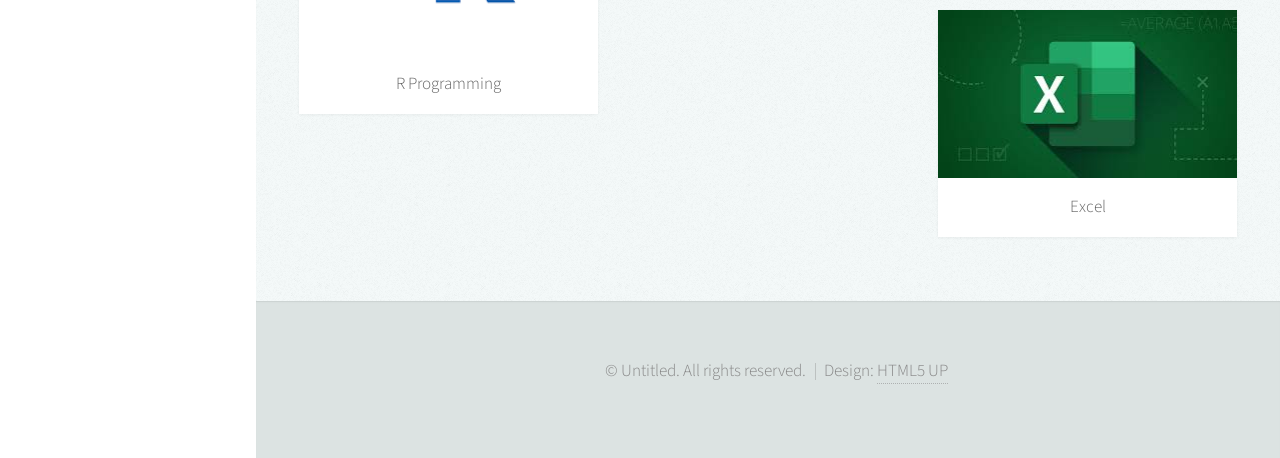
==== commit bdd25e4f: "update changes to index.html" ====
--- a/index.html
+++ b/index.html
@@ -89,17 +89,17 @@
                     </div>
                     <div class="col-4 col-12-mobile">
                       <article class="item">
-                        <a href="projects-sql.html" class="image fit"><img src="images/sql.png" alt="SQL Projects" /></a>
+                        <a href="sql.html" class="image fit"><img src="images/sql.png" alt="SQL Projects" /></a>
                         <header><h3>SQL</h3></header>
                       </article>
                       <article class="item">
-                        <a href="projects-etl.html" class="image fit"><img src="images/etl.png" alt="ETL Projects" /></a>
-                        <header><h3>ETL Pipelines</h3></header>
+                        <a href="datascience.html" class="image fit"><img src="images/etl.png" alt="ETL Projects" /></a>
+                        <header><h3>ETL and Data Science</h3></header>
                       </article>
                     </div>
                     <div class="col-4 col-12-mobile">
                       <article class="item">
-                        <a href="projects-powerbi.html" class="image fit"><img src="images/power bi.png" alt="Power BI Projects" /></a>
+                        <a href="powerbi.html" class="image fit"><img src="images/power bi.png" alt="Power BI Projects" /></a>
                         <header><h3>Power BI</h3></header>
                       </article>
                       <article class="item">
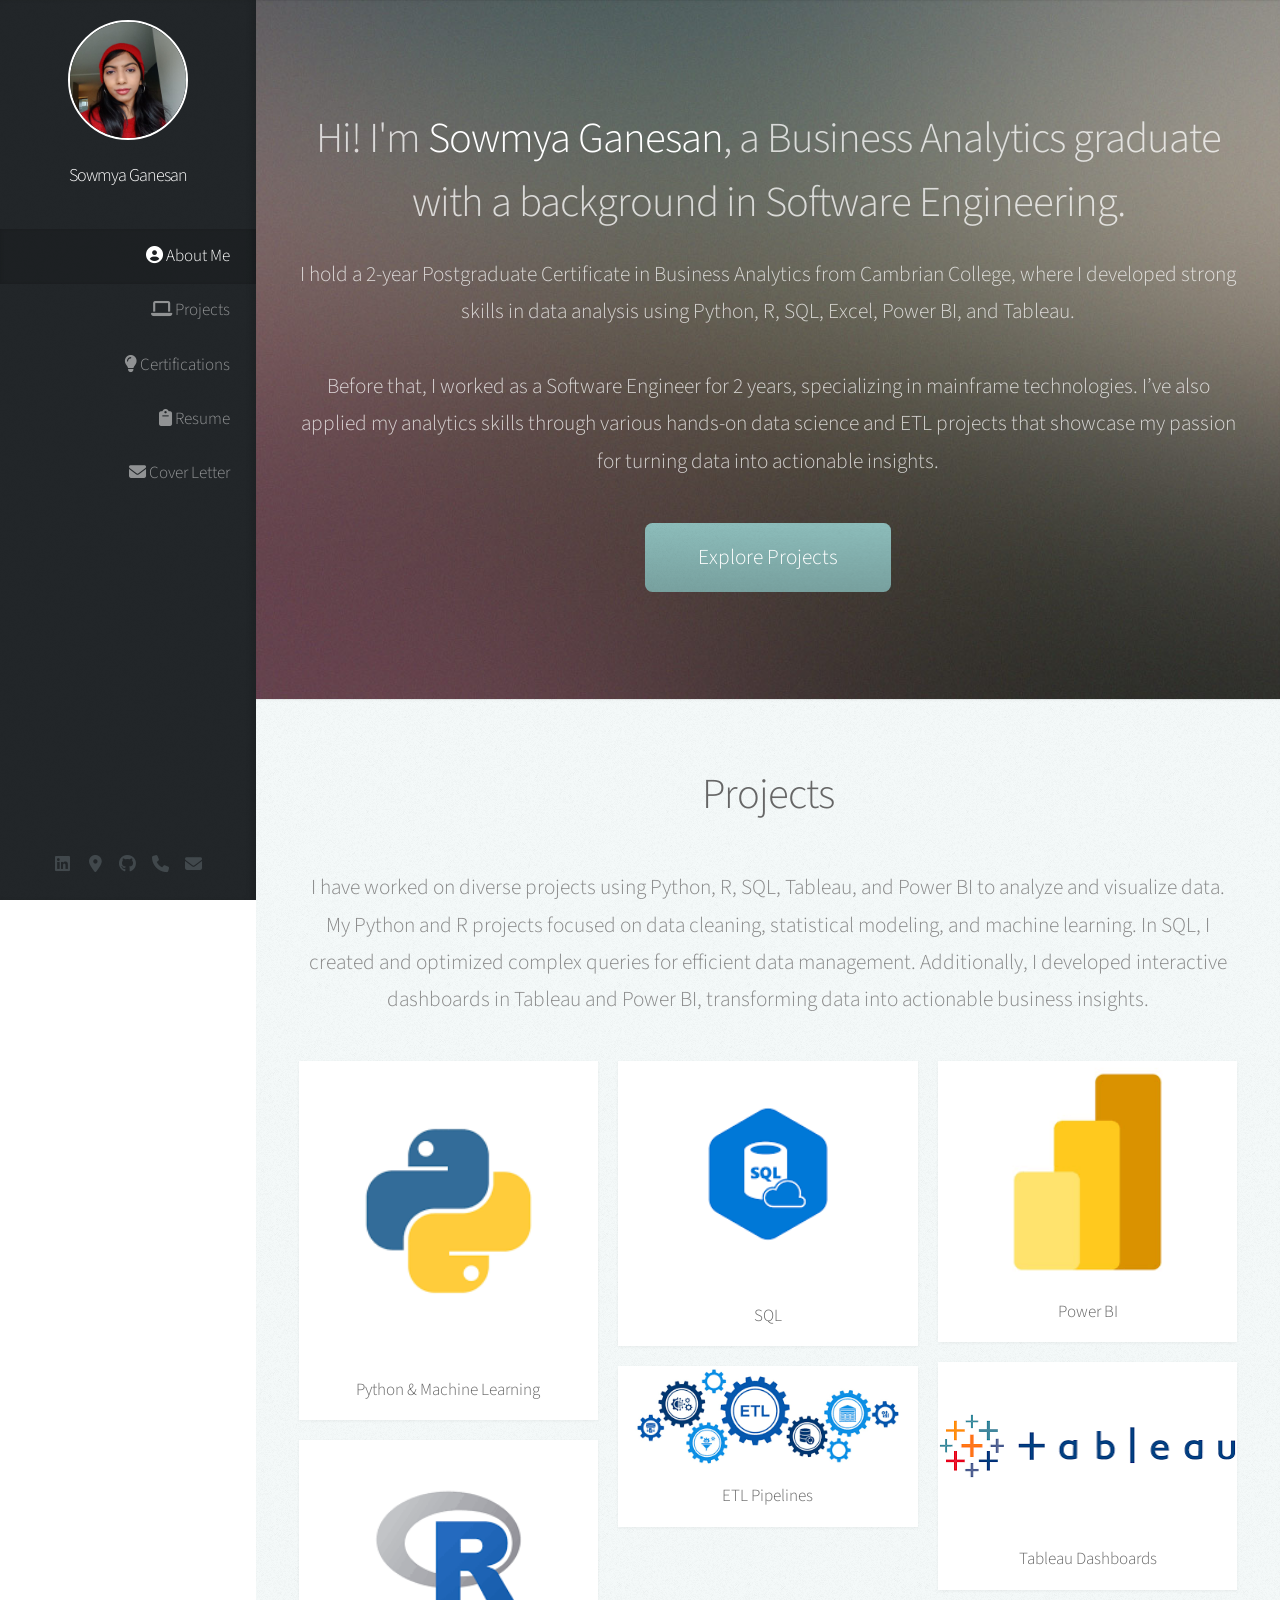
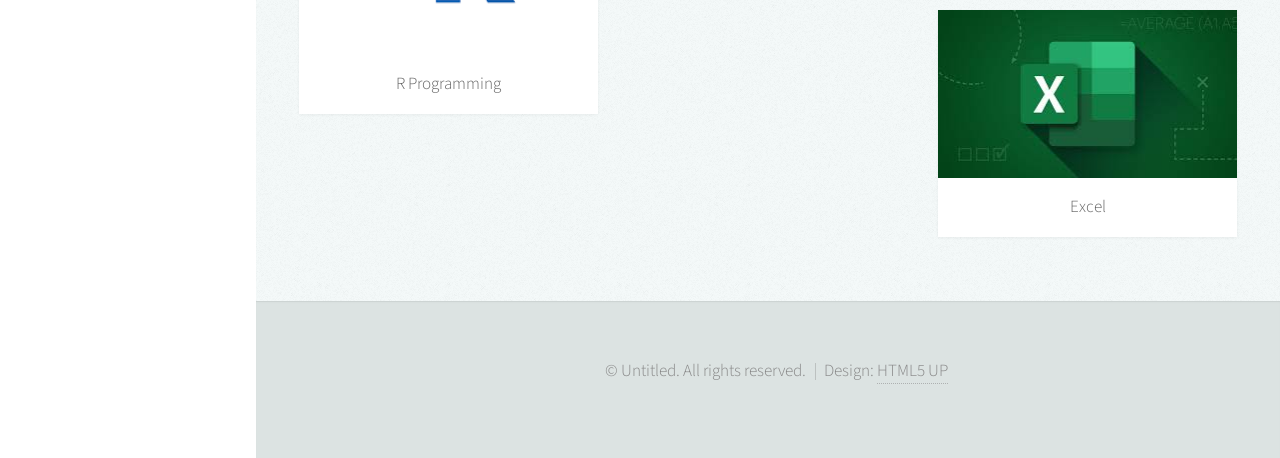
==== commit b6d1e4a1: "Add certifications.html" ====
--- a/index.html
+++ b/index.html
@@ -72,49 +72,57 @@
                     <h2>Projects</h2>
                 </header>
 
-                <p>I have worked on diverse projects using Python, R, SQL, Tableau, and Power BI to analyze and visualize data. My Python and R projects focused on data cleaning, statistical modeling, and machine learning.
-                     In SQL, I created and optimized complex queries for efficient data management. 
-                    Additionally, I developed interactive dashboards in Tableau and Power BI, transforming data into actionable business insights.</p>
+							<p>I have worked on diverse projects using Python, R, SQL, Tableau, and Power BI to analyze and visualize data. My Python and R projects focused on data cleaning, statistical modeling, and machine learning.
+								 In SQL, I created and optimized complex queries for efficient data management. 
+								Additionally, I developed interactive dashboards in Tableau and Power BI, transforming data into actionable business insights.</p>
 
-                <div class="row">
-                    <div class="col-4 col-12-mobile">
-                      <article class="item">
-                        <a href="python.html" class="image fit"><img src="images/python.png" alt="Python and Machine Learning" /></a>
-                        <header><h3>Python & Machine Learning</h3></header>
-                      </article>
-                      <article class="item">
-                        <a href="R1.html" class="image fit"><img src="images/R.png" alt="R Programming Projects" /></a>
-                        <header><h3>R Programming</h3></header>
-                      </article>
-                    </div>
-                    <div class="col-4 col-12-mobile">
-                      <article class="item">
-                        <a href="sql.html" class="image fit"><img src="images/sql.png" alt="SQL Projects" /></a>
-                        <header><h3>SQL</h3></header>
-                      </article>
-                      <article class="item">
-                        <a href="datascience.html" class="image fit"><img src="images/etl.png" alt="ETL Projects" /></a>
-                        <header><h3>ETL and Data Science</h3></header>
-                      </article>
-                    </div>
-                    <div class="col-4 col-12-mobile">
-                      <article class="item">
-                        <a href="powerbi.html" class="image fit"><img src="images/power bi.png" alt="Power BI Projects" /></a>
-                        <header><h3>Power BI</h3></header>
-                      </article>
-                      <article class="item">
-                        <a href="tableau.html" class="image fit"><img src="images/tableu.png" alt="Tableau Projects" /></a>
-                        <header><h3>Tableau Dashboards</h3></header>
-                      </article>
-                      <article class="item">
-                        <a href="projects-excel.html" class="image fit"><img src="images/excel.jpg" alt="Excel Projects" /></a>
-                        <header><h3>Excel</h3></header>
-                      </article>
-                    </div>
-                </div>
-            </div>
-        </section>
-    </div>
+							
+								<div class="row">
+									<div class="col-4 col-12-mobile">
+									  <article class="item">
+										<a href="python.html" class="image fit"><img src="images/python.png" alt="Python and Machine Learning" /></a>
+										<header><h3>Python & Machine Learning</h3></header>
+									  </article>
+									  <article class="item">
+										<a href="R1.html" class="image fit"><img src="images/R.png" alt="R Programming Projects" /></a>
+										<header><h3>R Programming</h3></header>
+									  </article>
+									</div>
+									<div class="col-4 col-12-mobile">
+									  <article class="item">
+										<a href="sql.html" class="image fit"><img src="images/sql.png" alt="SQL Projects" /></a>
+										<header><h3>SQL</h3></header>
+									  </article>
+									  <article class="item">
+										<a href="etl.html" class="image fit"><img src="images/etl.png" alt="ETL Projects" /></a>
+										<header><h3>ETL Pipelines</h3></header>
+									  </article>
+									</div>
+									<div class="col-4 col-12-mobile">
+									  <article class="item">
+										<a href="powerbi.html" class="image fit"><img src="images/power bi.png" alt="Power BI Projects" /></a>
+										<header><h3>Power BI</h3></header>
+									  </article>
+									  <article class="item">
+										<a href="tableau.html" class="image fit"><img src="images/tableu.png" alt="Tableau Projects" /></a>
+										<header><h3>Tableau Dashboards</h3></header>
+									  </article>
+									  <article class="item">
+										<a href="excel.html" class="image fit"><img src="images/excel.jpg" alt="Excel Projects" /></a>
+										<header><h3>Excel</h3></header>
+									  </article>
+									</div>
+								  </div>
+
+						
+						</div>
+					</section>
+
+				
+
+				
+
+			</div>
 
     <!-- Footer -->
     <div id="footer">
